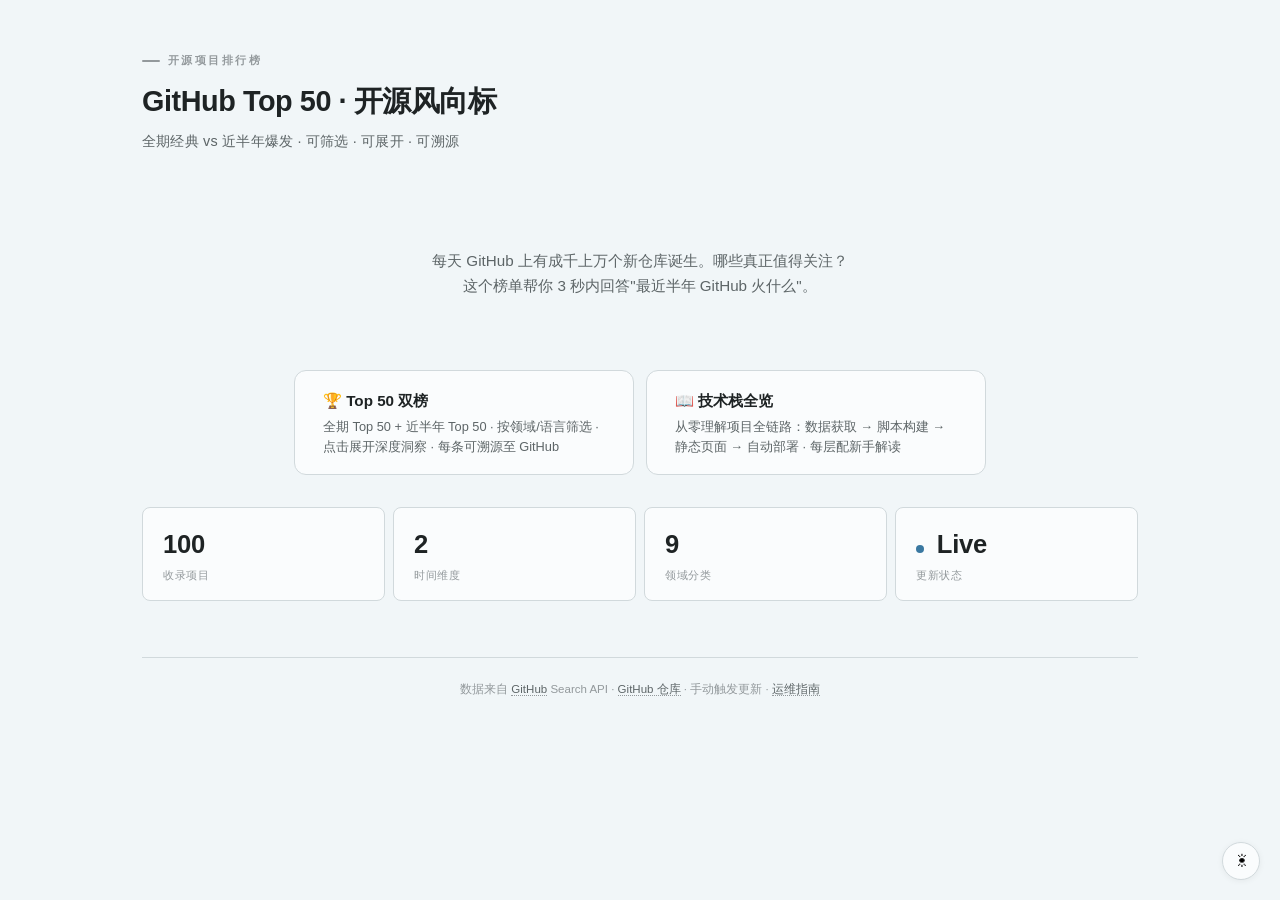
==== docs/index.html @ 611eabf7 "fix: 回到顶部图标 ↑→▲ 更醒目 + 字号加大" ====
<!DOCTYPE html>
<html lang="zh-CN">
<head>
<meta charset="UTF-8">
<meta name="viewport" content="width=device-width,initial-scale=1.0">
<title>oss-top50 · 开源风向标</title>
<link rel="stylesheet" href="assets/style.css">
</head>
<body>
<div class="wrap">

<header>
<div class="eyebrow">开源项目排行榜</div>
<h1>GitHub Top 50 · 开源风向标</h1>
<div class="subtitle">全期经典 vs 近半年爆发 · 可筛选 · 可展开 · 可溯源</div>
</header>

<div class="home-hero">
<p>每天 GitHub 上有成千上万个新仓库诞生。哪些真正值得关注？<br>这个榜单帮你 3 秒内回答"最近半年 GitHub 火什么"。</p>
</div>

<div class="home-links">
<a class="home-link" href="top50.html">
<h3>🏆 Top 50 双榜</h3>
<p>全期 Top 50 + 近半年 Top 50 · 按领域/语言筛选 · 点击展开深度洞察 · 每条可溯源至 GitHub</p>
</a>
<a class="home-link" href="tech-stack.html">
<h3>📖 技术栈全览</h3>
<p>从零理解项目全链路：数据获取 → 脚本构建 → 静态页面 → 自动部署 · 每层配新手解读</p>
</a>
</div>

<div class="stats-row" style="margin-top:20px">
<div class="stat-card"><div class="stat-val">100</div><div class="stat-label">收录项目</div></div>
<div class="stat-card"><div class="stat-val">2</div><div class="stat-label">时间维度</div></div>
<div class="stat-card"><div class="stat-val">9</div><div class="stat-label">领域分类</div></div>
<div class="stat-card"><div class="stat-val"><span class="pulse-indicator"></span> Live</div><div class="stat-label">更新状态</div></div>
</div>

<footer style="text-align:center">
数据来自 <a href="https://github.com" target="_blank" rel="noopener noreferrer">GitHub</a> Search API · <a href="https://github.com/QwX777MCC/oss-top50" target="_blank" rel="noopener noreferrer">GitHub 仓库</a> · 手动触发更新 · <a href="https://github.com/QwX777MCC/oss-top50/blob/main/AI-GUIDE.md" target="_blank" rel="noopener noreferrer">运维指南</a>
</footer>

</div>
<button class="theme-toggle" onclick="document.documentElement.dataset.theme=document.documentElement.dataset.theme==='dark'?'':'dark'" title="切换明暗模式">☀</button>
<a class="back-top" href="#" onclick="window.scrollTo({top:0,behavior:'smooth'});return false" title="回到顶部">▲</a>
<script>window.addEventListener('scroll',function(){document.querySelector('.back-top').classList.toggle('show',window.scrollY>300)})</script>
</body>
</html>
---- docs/assets/style.css ----
/* ── oss-top50 共享样式 ── */
:root{
  /* 颜色 — 青蓝彩色高级灰（主 hue 220°, 强调 hue 285°） */
  --cvs:oklch(0.97 0.006 220);--crd:oklch(0.99 0.003 220);--crd-h:oklch(0.94 0.008 220);--crd-a:oklch(0.92 0.012 285);
  --bd:oklch(0.88 0.010 220);--bd-h:oklch(0.80 0.012 220);--tx:oklch(0.25 0.008 220);--tx-d:oklch(0.50 0.010 220);--tx-dim:oklch(0.58 0.010 220);--tx-f:oklch(0.68 0.008 220);
  --link:oklch(0.55 0.09 240);--link-h:oklch(0.50 0.11 240);
  /* 圆角 + 过渡 */
  --r:8px;--rs:4px;--rl:12px;--tr:160ms ease;
  /* 字体 */
  --font:-apple-system,"Segoe UI","PingFang SC","Noto Sans SC","Microsoft YaHei",sans-serif;
  --mono:"SF Mono","Fira Code","Cascadia Code",monospace;
  /* 断点（文档参考，CSS @media 不支持 var()，手动保持一致） */
  --bp-xs:380px;--bp-sm:420px;--bp-md:768px;--bp-lg:1060px;--bp-xl:1600px
}
@media(prefers-color-scheme:dark){
  :root{--cvs:oklch(0.18 0.008 220);--crd:oklch(0.22 0.006 220);--crd-h:oklch(0.25 0.010 220);--crd-a:oklch(0.27 0.015 285);
    --bd:oklch(0.30 0.012 220);--bd-h:oklch(0.36 0.014 220);--tx:oklch(0.92 0.005 220);--tx-d:oklch(0.68 0.010 220);--tx-dim:oklch(0.60 0.010 220);--tx-f:oklch(0.52 0.008 220);--link:oklch(0.65 0.07 230);--link-h:oklch(0.70 0.09 230)}
  .sort-chip.active{background:var(--tx-d);color:var(--cvs)}
}
[data-theme="dark"]{
  --cvs:oklch(0.18 0.008 220);--crd:oklch(0.22 0.006 220);--crd-h:oklch(0.25 0.010 220);--crd-a:oklch(0.27 0.015 285);
  --bd:oklch(0.30 0.012 220);--bd-h:oklch(0.36 0.014 220);--tx:oklch(0.92 0.005 220);--tx-d:oklch(0.68 0.010 220);--tx-dim:oklch(0.60 0.010 220);--tx-f:oklch(0.52 0.008 220);--link:oklch(0.65 0.07 230);--link-h:oklch(0.70 0.09 230)
}
[data-theme="dark"] .sort-chip.active{background:var(--tx-d);color:var(--cvs)}
/* 主题切换按钮 */
.theme-toggle{
  position:fixed;bottom:20px;right:20px;z-index:100;
  width:38px;height:38px;border-radius:50%;
  border:1px solid var(--bd);background:var(--crd);
  cursor:pointer;font-size:1.1rem;display:flex;align-items:center;justify-content:center;
  transition:all var(--tr);box-shadow:0 1px 6px rgba(0,0,0,.06)
}
.theme-toggle:hover{background:var(--crd-h);border-color:var(--bd-h)}
/* 回到顶部按钮 */
.back-top{
  position:fixed;bottom:66px;right:20px;z-index:100;
  width:38px;height:38px;border-radius:50%;
  border:1px solid var(--bd);background:var(--crd);
  cursor:pointer;font-size:1rem;display:flex;align-items:center;justify-content:center;
  transition:all var(--tr);box-shadow:0 1px 6px rgba(0,0,0,.06);
  opacity:0;pointer-events:none
}
.back-top.show{opacity:.7;pointer-events:auto}
.back-top:hover{opacity:1;background:var(--crd-h);border-color:var(--bd-h)}
*,*::before,*::after{box-sizing:border-box;margin:0;padding:0}
html{font-size:16px;background:var(--cvs);scroll-behavior:smooth}
body{
  background:var(--cvs);color:var(--tx);
  font-family:var(--font);line-height:1.6;
  -webkit-font-smoothing:antialiased;overflow-x:hidden
}
.wrap{max-width:1060px;margin:0 auto;padding:clamp(20px,5vw,52px) clamp(12px,3vw,32px) clamp(56px,8vw,88px)}

header{margin-bottom:36px}
.eyebrow{color:var(--tx-f);font-size:11px;letter-spacing:.22em;text-transform:uppercase;font-weight:600;margin-bottom:8px;display:flex;align-items:center;gap:8px}
.eyebrow::before{content:"";width:18px;height:1.5px;background:var(--tx-f);border-radius:1px}
h1{font-size:clamp(1.25rem,3vw,1.8rem);font-weight:600;letter-spacing:-.015em;margin:0 0 6px}
.subtitle{color:var(--tx-d);font-size:.9rem;line-height:1.65;word-break:break-word;overflow-wrap:break-word;letter-spacing:.015em}
.src-line{display:inline-flex;align-items:center;gap:6px;margin-top:12px;font-size:.72rem;color:var(--tx-f)}
.src-line svg{width:14px;height:14px;opacity:.5}

.stats-row{display:grid;grid-template-columns:repeat(auto-fit,minmax(140px,1fr));gap:8px;margin:28px 0}
.stat-card{background:var(--crd);border:1px solid var(--bd);border-radius:var(--r);padding:16px 20px}
.stat-val{font-size:clamp(1.2rem,3vw,1.6rem);font-weight:600;font-variant-numeric:tabular-nums;letter-spacing:-.01em}
.stat-label{font-size:.68rem;color:var(--tx-f);text-transform:uppercase;letter-spacing:.05em;margin-top:2px}

.tab-bar{display:flex;gap:0;background:var(--crd);border-radius:var(--r);padding:4px;border:1px solid var(--bd);margin-bottom:20px}
.tab-btn{flex:1;padding:10px 22px;border:none;background:transparent;color:var(--tx-d);font-size:.9rem;font-weight:500;border-radius:calc(var(--r)-2px);cursor:pointer;transition:all var(--tr);font-family:var(--font)}
.tab-btn.active{background:var(--cvs);color:var(--tx);box-shadow:0 0 0 1px var(--bd)}
.tab-sub{font-size:.7rem;color:var(--tx-f);font-weight:400}

.filter-bar{display:flex;flex-wrap:wrap;gap:8px;align-items:center;padding:12px 16px;background:var(--crd);border-radius:var(--r);border:1px solid var(--bd);margin-bottom:20px}
.filter-bar label{font-size:.7rem;color:var(--tx-f);letter-spacing:.04em;font-weight:500}
.filter-bar select{background:var(--cvs);color:var(--tx);border:1px solid var(--bd);padding:6px 28px 6px 10px;border-radius:var(--rs);font-size:.82rem;cursor:pointer;appearance:none;font-family:var(--font);background-image:url("data:image/svg+xml,%3Csvg xmlns='http://www.w3.org/2000/svg' width='10' height='10' fill='%238b95a3'%3E%3Cpath d='M2 4l3 3 3-3'/%3E%3C/svg%3E");background-repeat:no-repeat;background-position:right 8px center}
.filter-bar select:hover{border-color:var(--bd-h)}
.sort-chip{padding:5px 14px;border-radius:20px;font-size:.78rem;cursor:pointer;border:1px solid var(--bd);background:transparent;color:var(--tx-d);transition:all var(--tr);font-family:var(--font)}
.sort-chip:hover{border-color:var(--bd-h);color:var(--tx)}
.sort-chip.active{background:var(--tx);color:var(--cvs);border-color:var(--tx)}

.sticky-nav{position:sticky;top:0;z-index:10;display:flex;flex-wrap:wrap;gap:4px;padding:10px 0 16px;background:linear-gradient(180deg,var(--cvs) 60%,transparent)}
.sticky-nav a{font-size:.72rem;padding:4px 12px;border-radius:20px;text-decoration:none;color:var(--tx-f);border:1px solid transparent;transition:all var(--tr);white-space:nowrap;font-family:var(--font)}
.sticky-nav a:hover{color:var(--tx-d);border-color:var(--bd)}
.sticky-nav a.active{color:var(--tx);border-color:var(--bd);background:var(--crd)}

.section-group{margin-bottom:44px}
.sec-head{display:flex;align-items:center;gap:10px;margin-bottom:12px;padding-bottom:8px;scroll-margin-top:64px}
.sec-head h3{font-size:1rem;font-weight:600}
.sec-count{font-size:.72rem;color:var(--tx-f)}

.repo-card{border:1px solid transparent;border-radius:var(--rl);margin-bottom:6px;position:relative;transition:all var(--tr)}
.repo-card:hover{background:var(--crd-h);border-color:var(--bd)}
.repo-card.open{background:var(--crd);border-color:var(--bd)}
.repo-card::before{content:"";position:absolute;left:0;top:20px;bottom:20px;width:3px;border-radius:0 2px 2px 0;opacity:0;transition:opacity var(--tr)}
.repo-card:hover::before{opacity:1}

.card-collapsed{display:grid;grid-template-columns:48px 1fr auto;gap:16px;align-items:start;padding:14px 16px}
.rank-num{display:flex;align-items:center;justify-content:center;width:34px;height:34px;border-radius:var(--rs);font-size:.82rem;font-weight:600;font-variant-numeric:tabular-nums;background:var(--crd-a);border:1px solid var(--bd);color:var(--tx-f);flex-shrink:0}
.rank-num.t3{font-weight:700}

.repo-info-c{min-width:0}
.repo-name-c{font-size:clamp(0.89rem,2vw,1rem);font-weight:600;color:var(--tx);text-decoration:none;display:flex;align-items:center;gap:5px;margin-bottom:3px;word-break:break-word;overflow-wrap:break-word}
.repo-one-liner{font-size:.82rem;color:var(--tx-d);overflow:hidden;display:-webkit-box;-webkit-line-clamp:1;-webkit-box-orient:vertical;line-height:1.55;word-break:break-word;letter-spacing:.008em}
.repo-tags-row{display:flex;flex-wrap:wrap;gap:4px;margin-top:4px}
.repo-tags-row span{font-size:.65rem;padding:2px 8px;border-radius:10px;border:1px solid var(--bd);color:var(--tx-d);white-space:nowrap}

.star-col{display:flex;flex-direction:column;align-items:flex-end;gap:6px;flex-shrink:0;min-width:94px}
.star-num{font-size:.9rem;font-weight:600;font-variant-numeric:tabular-nums}
.star-bar-w{width:100%;height:3px;background:var(--bd);border-radius:2px;overflow:hidden}
.star-bar-f{height:100%;border-radius:2px;transition:width .5s ease}

.toggle-btn{grid-column:1/-1;display:inline-flex;align-items:center;gap:3px;margin:2px 0 22px 0;padding:3px 0 3px 16px;border:none;background:none;color:var(--tx-f);font-size:.62rem;font-family:var(--font);cursor:pointer;transition:opacity var(--tr);white-space:nowrap;user-select:none;opacity:.45}
.toggle-btn::after{content:'▾';font-size:.55rem;transition:opacity var(--tr)}
.toggle-btn:hover{opacity:.75;color:var(--tx-dim)}
.repo-card.open .toggle-btn{display:none}

.card-expanded{display:none;padding:0 16px 8px}
.repo-card.open .card-expanded{display:flex;flex-direction:column}

.exp-insight{font-size:.88rem;color:var(--tx);line-height:1.65;padding:14px 16px;margin-bottom:14px;border-left:3px solid var(--tx-f);background:var(--crd-a);border-radius:0 var(--rs) var(--rs) 0}
.exp-section{margin-bottom:14px}
.exp-section h4{font-size:.78rem;font-weight:600;color:var(--tx);margin-bottom:6px;display:flex;align-items:center;gap:6px}
.exp-section p,.exp-section li{font-size:.82rem;color:var(--tx-d);line-height:1.55}
.exp-section ul{list-style:none;padding:0}
.exp-section li{padding:2px 0 2px 16px;position:relative}
.exp-section li::before{content:"·";position:absolute;left:4px;color:var(--tx-f)}
.exp-meta{display:flex;flex-wrap:wrap;gap:12px;font-size:.75rem;color:var(--tx-f);padding-top:12px;border-top:1px solid var(--bd);margin-top:12px}
.exp-link{display:inline-flex;align-items:center;gap:4px;margin-top:10px;color:var(--link);text-decoration:none;font-size:.8rem;border-bottom:1px solid transparent;transition:all var(--tr)}
.exp-link:hover{color:var(--link-h);border-bottom-color:var(--link-h)}
.collapse-btn{display:inline-flex;align-items:center;gap:3px;margin:18px 4px 0 auto;padding:3px 0;border:none;background:none;color:var(--tx-dim);font-size:.62rem;font-family:var(--font);cursor:pointer;transition:opacity var(--tr);white-space:nowrap;user-select:none;opacity:.6}
.collapse-btn::before{content:'▴';font-size:.55rem;transition:opacity var(--tr)}
.collapse-btn:hover{opacity:1;color:var(--tx)}
.exp-original{margin-top:10px;font-size:.72rem;color:var(--tx-f)}
.exp-original summary{cursor:pointer;color:var(--tx-d);user-select:none}
.exp-original summary:hover{color:var(--tx)}
.exp-original p{margin-top:4px;font-size:.72rem;font-style:italic;color:var(--tx-f);line-height:1.5}

.empty-hint{text-align:center;padding:48px 20px;color:var(--tx-f);font-size:.9rem}

footer{margin-top:56px;padding:22px 0;border-top:1px solid var(--bd);font-size:.72rem;color:var(--tx-f)}
footer a{color:var(--tx-d);text-decoration:none;border-bottom:1px dotted var(--tx-f)}
footer a:hover{color:var(--tx)}

/* ── Home page ── */
.home-hero{text-align:center;padding:60px 20px 40px}
.home-hero h1{font-size:2rem;margin-bottom:12px}
.home-hero p{color:var(--tx-d);font-size:.95rem;max-width:600px;margin:0 auto}
.home-links{display:flex;flex-wrap:wrap;gap:12px;justify-content:center;margin:32px 0}
.home-link{display:block;padding:18px 28px;border-radius:var(--rl);border:1px solid var(--bd);background:var(--crd);text-decoration:none;color:var(--tx);transition:all var(--tr);max-width:340px;flex:1 1 280px}
.home-link:hover{background:var(--crd-h);border-color:var(--bd-h)}
.home-link h3{font-size:.95rem;margin-bottom:4px}
.home-link p{font-size:.8rem;color:var(--tx-d);line-height:1.5}
.pulse-indicator{display:inline-block;width:8px;height:8px;border-radius:50%;background:var(--link);margin-right:6px;animation:dot 2.4s ease-in-out infinite}
@keyframes dot{0%,100%{opacity:.5;transform:scale(1)}50%{opacity:1;transform:scale(1.25)}}

/* ── 手机端优化（≤768px 平板/大屏手机） ── */
@media(max-width:768px){
  h1{font-size:1.4rem}
  /* 卡片重构：三栏融合式布局，消除上下断裂 */
  .card-collapsed{
    grid-template-columns:36px 1fr auto;
    gap:8px 10px;
    padding:11px 13px;
    align-items:center
  }
  /* 排名弱化：减少尺寸，不抢视觉重心 */
  .rank-num{
    width:30px;height:30px;
    font-size:.76rem;
    border-radius:3px
  }
  /* 项目信息区：增强层级对比 */
  .repo-info-c{min-width:0}
  /* 描述行：放宽行高 + 允许2行展示（比粗暴截断更友好） */
  .repo-one-liner{
    font-size:.8rem;
    line-height:1.5;
    -webkit-line-clamp:2;
    letter-spacing:.01em
  }
  /* 标签：缩小但不消失 */
  .repo-tags-row{margin-top:3px}
  .repo-tags-row span{
    font-size:.6rem;
    padding:1px 6px
  }
  /* Star 列保持右对齐，紧凑化 */
  .star-col{
    flex-direction:column;
    align-items:flex-end;
    min-width:70px;
    gap:4px
  }
  .star-num{font-size:.84rem}
  .star-bar-w{width:60px;height:2.5px}
  /* 统计卡片区 */
  .stats-row{grid-template-columns:repeat(2,1fr);gap:6px}
  .stat-card{padding:12px 14px}
  .stat-val{font-size:1.35rem}
  /* 展开按钮 */
  .toggle-btn{
    font-size:.57rem;
    padding:2px 0 2px 13px;
    margin:1px 0 14px 0
  }
  .collapse-btn{
    margin:14px 4px 0 auto;
    font-size:.57rem;
    opacity:.65
  }
  /* 筛选栏：横向紧凑排列 */
  .filter-bar{
    padding:9px 11px;
    gap:6px;
    flex-wrap:nowrap;
    overflow-x:auto
  }
  .filter-bar label{font-size:.64rem;white-space:nowrap;flex-shrink:0}
  .filter-bar select{padding:5px 24px 5px 8px;font-size:.78rem;flex-shrink:0}
  .sort-chip{padding:4px 11px;font-size:.72rem;white-space:nowrap;flex-shrink:0}
  /* 首页 */
  .home-hero h1{font-size:1.5rem}
  /* 展开区文字优化 */
  .exp-insight{
    font-size:.84rem;
    line-height:1.68;
    padding:12px 13px
  }
  .exp-section p,.exp-section li{font-size:.78rem;line-height:1.62}
}

/* ── 小屏手机（≤420px） ── */
@media(max-width:420px){
  html{font-size:15px}
  .card-collapsed{
    grid-template-columns:32px 1fr;
    gap:7px 8px;
    padding:10px 11px
  }
  .rank-num{width:26px;height:26px;font-size:.72rem;border-radius:3px}
  .repo-one-liner{font-size:.76rem;line-height:1.52;-webkit-line-clamp:2}
  .repo-tags-row span{font-size:.58rem;padding:1px 5px}
  /* Star 融入第二行右侧 */
  .star-col{
    grid-column:2;
    flex-direction:row;
    align-items:center;
    justify-content:flex-end;
    min-width:0;
    gap:7px
  }
  .star-bar-w{max-width:64px;height:2px}
  .star-num{font-size:.8rem}
  .stats-row{grid-template-columns:1fr 1fr;gap:5px}
  .stat-card{padding:10px 12px}
  .stat-val{font-size:1.25rem}
  .stat-label{font-size:.64rem}
  .filter-bar{
    flex-direction:column;
    align-items:stretch;
    padding:8px 10px
  }
  .filter-bar select{width:100%;box-sizing:border-box}
  .sort-chip{flex:1;text-align:center;padding:5px 8px}
  .home-link{flex:1 1 100%}
  .toggle-btn{font-size:.54rem;padding:2px 0 2px 11px;margin:1px 0 11px 0}
  .collapse-btn{margin:11px 2px 0 auto;font-size:.54rem}
  .exp-insight{font-size:.8rem;line-height:1.66;padding:10px 11px}
  .exp-section p,.exp-section li{font-size:.74rem;line-height:1.6}
  .exp-meta{font-size:.68rem;gap:8px;flex-wrap:wrap}
}

/* ── 极小屏手机（≤380px） ── */
@media(max-width:380px){
  html{font-size:14px}
  .sticky-nav{gap:3px;padding:8px 0 12px}
  .sticky-nav a{font-size:.66rem;padding:3px 8px}
  .card-collapsed{gap:6px 5px;padding:9px 10px}
  .rank-num{width:24px;height:24px;font-size:.68rem}
  .repo-one-liner{font-size:.74rem}
  .subtitle{display:-webkit-box;-webkit-line-clamp:3;-webkit-box-orient:vertical;overflow:hidden}
  .filter-bar{padding:7px 8px}
  .filter-bar label{font-size:.62rem}
  .exp-meta{gap:4px 8px}
  .tab-btn{padding:8px 14px;font-size:.84rem}
  .tab-sub{font-size:.64rem}
}

/* ── 大屏优化（≥1600px） ── */
@media(min-width:1600px){
  .wrap{max-width:1280px}
  .card-collapsed{gap:20px;padding:16px 20px}
  .stats-row{grid-template-columns:repeat(4,1fr)}
  .stat-card{padding:20px 24px}
}
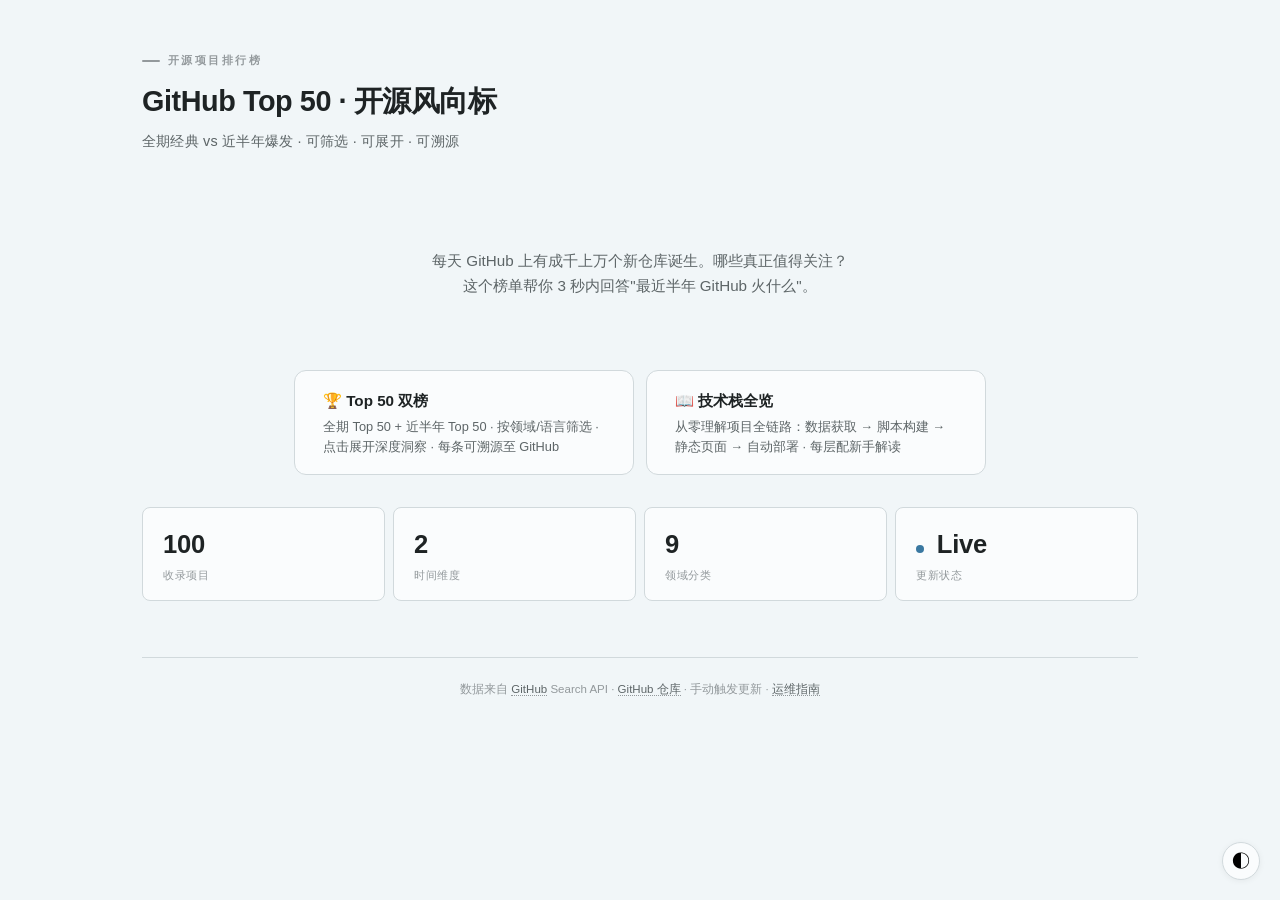
==== commit 9c57cc75: "fix: 三态主题切换 — 自动/暗色/亮色循环 + 强制亮色覆盖" ====
--- a/docs/index.html
+++ b/docs/index.html
@@ -42,8 +42,8 @@
 </footer>
 
 </div>
-<button class="theme-toggle" onclick="document.documentElement.dataset.theme=document.documentElement.dataset.theme==='dark'?'':'dark'" title="切换明暗模式">☀</button>
+<button class="theme-toggle" onclick="var d=document.documentElement;d.dataset.theme=d.dataset.theme==='dark'?'light':d.dataset.theme==='light'?null:'dark'" title="切换模式：自动→暗色→亮色">◐</button>
 <a class="back-top" href="#" onclick="window.scrollTo({top:0,behavior:'smooth'});return false" title="回到顶部">▲</a>
-<script>window.addEventListener('scroll',function(){document.querySelector('.back-top').classList.toggle('show',window.scrollY>300)})</script>
+<script>(function(){var b=document.querySelector('.back-top');if(b){window.addEventListener('scroll',function(){b.classList.toggle('show',(window.pageYOffset||document.documentElement.scrollTop)>300)},{passive:true})}})()</script>
 </body>
 </html>
--- a/docs/assets/style.css
+++ b/docs/assets/style.css
@@ -9,7 +9,7 @@
   /* 字体 */
   --font:-apple-system,"Segoe UI","PingFang SC","Noto Sans SC","Microsoft YaHei",sans-serif;
   --mono:"SF Mono","Fira Code","Cascadia Code",monospace;
-  /* 断点（文档参考，CSS @media 不支持 var()，手动保持一致） */
+  /* 断点（仅供文档参考！CSS @media 不支持 var()，修改断点请搜索 @media 替换） */
   --bp-xs:380px;--bp-sm:420px;--bp-md:768px;--bp-lg:1060px;--bp-xl:1600px
 }
 @media(prefers-color-scheme:dark){
@@ -22,6 +22,12 @@
   --bd:oklch(0.30 0.012 220);--bd-h:oklch(0.36 0.014 220);--tx:oklch(0.92 0.005 220);--tx-d:oklch(0.68 0.010 220);--tx-dim:oklch(0.60 0.010 220);--tx-f:oklch(0.52 0.008 220);--link:oklch(0.65 0.07 230);--link-h:oklch(0.70 0.09 230)
 }
 [data-theme="dark"] .sort-chip.active{background:var(--tx-d);color:var(--cvs)}
+/* 强制亮色模式（覆盖系统暗色偏好） */
+[data-theme="light"]{
+  --cvs:oklch(0.97 0.006 220);--crd:oklch(0.99 0.003 220);--crd-h:oklch(0.94 0.008 220);--crd-a:oklch(0.92 0.012 285);
+  --bd:oklch(0.88 0.010 220);--bd-h:oklch(0.80 0.012 220);--tx:oklch(0.25 0.008 220);--tx-d:oklch(0.50 0.010 220);--tx-dim:oklch(0.58 0.010 220);--tx-f:oklch(0.68 0.008 220)
+}
+[data-theme="light"] .sort-chip.active{background:var(--tx);color:var(--cvs)}
 /* 主题切换按钮 */
 .theme-toggle{
   position:fixed;bottom:20px;right:20px;z-index:100;
@@ -35,7 +41,7 @@
 .back-top{
   position:fixed;bottom:66px;right:20px;z-index:100;
   width:38px;height:38px;border-radius:50%;
-  border:1px solid var(--bd);background:var(--crd);
+  border:1px solid var(--bd);background:var(--crd);color:var(--tx-d);
   cursor:pointer;font-size:1rem;display:flex;align-items:center;justify-content:center;
   transition:all var(--tr);box-shadow:0 1px 6px rgba(0,0,0,.06);
   opacity:0;pointer-events:none
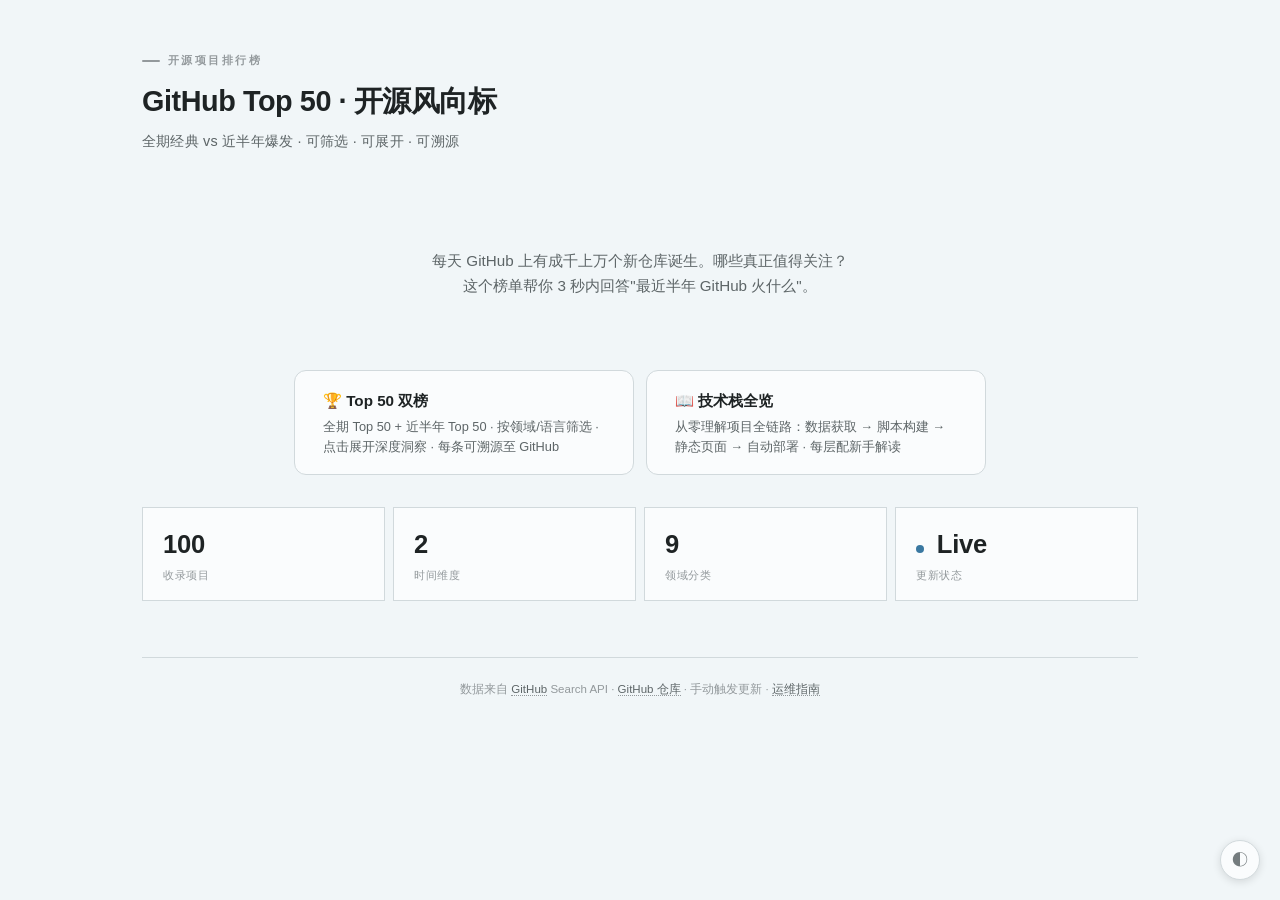
==== commit 8ab7ea3e: "fix: 主题切换逻辑 — 感知系统偏好/单次点击必定可见变化" ====
--- a/docs/index.html
+++ b/docs/index.html
@@ -42,7 +42,7 @@
 </footer>
 
 </div>
-<button class="theme-toggle" onclick="var d=document.documentElement;d.dataset.theme=d.dataset.theme==='dark'?'light':d.dataset.theme==='light'?null:'dark'" title="切换模式：自动→暗色→亮色">◐</button>
+<button class="theme-toggle" onclick="var d=document.documentElement,m=matchMedia('(prefers-color-scheme:dark)').matches;d.dataset.theme=d.dataset.theme?null:(m?'light':'dark')" title="切换明暗模式">◐</button>
 <a class="back-top" href="#" onclick="window.scrollTo({top:0,behavior:'smooth'});return false" title="回到顶部">▲</a>
 <script>(function(){var b=document.querySelector('.back-top');if(b){window.addEventListener('scroll',function(){b.classList.toggle('show',(window.pageYOffset||document.documentElement.scrollTop)>300)},{passive:true})}})()</script>
 </body>
--- a/docs/assets/style.css
+++ b/docs/assets/style.css
@@ -4,6 +4,8 @@
   --cvs:oklch(0.97 0.006 220);--crd:oklch(0.99 0.003 220);--crd-h:oklch(0.94 0.008 220);--crd-a:oklch(0.92 0.012 285);
   --bd:oklch(0.88 0.010 220);--bd-h:oklch(0.80 0.012 220);--tx:oklch(0.25 0.008 220);--tx-d:oklch(0.50 0.010 220);--tx-dim:oklch(0.58 0.010 220);--tx-f:oklch(0.68 0.008 220);
   --link:oklch(0.55 0.09 240);--link-h:oklch(0.50 0.11 240);
+  /* background-color fallback for pre-oklch browsers (Chrome <111, Firefox <113, Safari <15.4) */
+  background-color:#f2f4f6
   /* 圆角 + 过渡 */
   --r:8px;--rs:4px;--rl:12px;--tr:160ms ease;
   /* 字体 */
@@ -31,12 +33,12 @@
 /* 主题切换按钮 */
 .theme-toggle{
   position:fixed;bottom:20px;right:20px;z-index:100;
-  width:38px;height:38px;border-radius:50%;
-  border:1px solid var(--bd);background:var(--crd);
-  cursor:pointer;font-size:1.1rem;display:flex;align-items:center;justify-content:center;
-  transition:all var(--tr);box-shadow:0 1px 6px rgba(0,0,0,.06)
-}
-.theme-toggle:hover{background:var(--crd-h);border-color:var(--bd-h)}
+  width:40px;height:40px;border-radius:50%;
+  border:1.5px solid var(--bd);background:var(--crd);color:var(--tx-dim);
+  cursor:pointer;font-size:1rem;display:flex;align-items:center;justify-content:center;
+  transition:all var(--tr);box-shadow:0 2px 8px rgba(0,0,0,.12)
+}
+.theme-toggle:hover{background:var(--crd-h);border-color:var(--bd-h);color:var(--tx);box-shadow:0 2px 12px rgba(0,0,0,.2)}
 /* 回到顶部按钮 */
 .back-top{
   position:fixed;bottom:66px;right:20px;z-index:100;
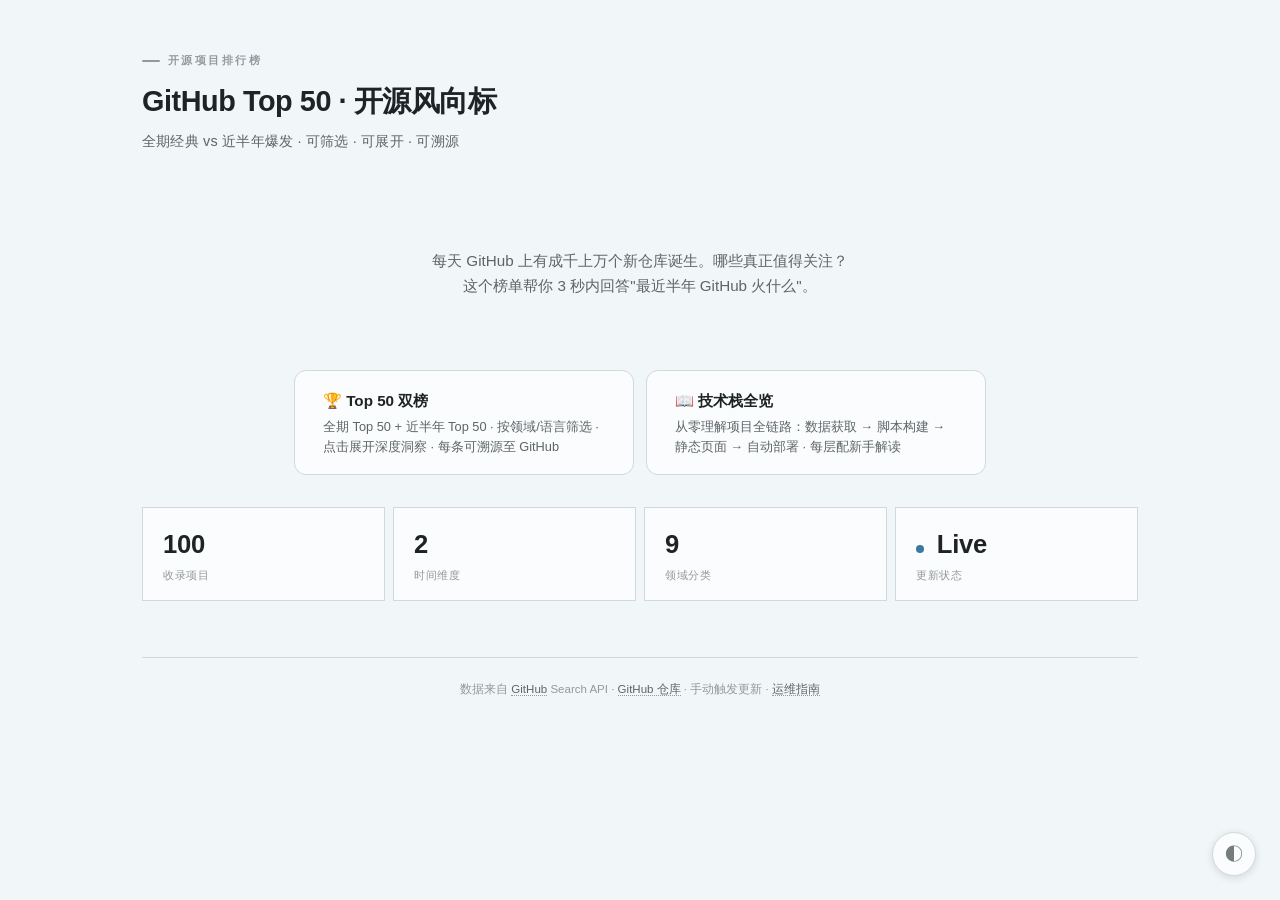
==== commit 2d7a3d11: "fix: back-top ▲ 图标漂移 → CSS 纯几何三角形" ====
--- a/docs/index.html
+++ b/docs/index.html
@@ -42,8 +42,8 @@
 </footer>
 
 </div>
-<button class="theme-toggle" onclick="var d=document.documentElement,m=matchMedia('(prefers-color-scheme:dark)').matches;d.dataset.theme=d.dataset.theme?null:(m?'light':'dark')" title="切换明暗模式">◐</button>
-<a class="back-top" href="#" onclick="window.scrollTo({top:0,behavior:'smooth'});return false" title="回到顶部">▲</a>
+<button class="theme-toggle" onclick="var d=document.documentElement,t=d.dataset.theme,auto=matchMedia('(prefers-color-scheme:dark)').matches,isDark=(t==='dark')||(!t&&auto);d.dataset.theme=isDark?'light':'dark'" title="切换明暗模式">◐</button>
+<a class="back-top" href="#" onclick="window.scrollTo({top:0,behavior:'smooth'});return false" title="回到顶部"></a>
 <script>(function(){var b=document.querySelector('.back-top');if(b){window.addEventListener('scroll',function(){b.classList.toggle('show',(window.pageYOffset||document.documentElement.scrollTop)>300)},{passive:true})}})()</script>
 </body>
 </html>
--- a/docs/assets/style.css
+++ b/docs/assets/style.css
@@ -32,24 +32,31 @@
 [data-theme="light"] .sort-chip.active{background:var(--tx);color:var(--cvs)}
 /* 主题切换按钮 */
 .theme-toggle{
-  position:fixed;bottom:20px;right:20px;z-index:100;
-  width:40px;height:40px;border-radius:50%;
+  position:fixed;bottom:24px;right:24px;z-index:100;
+  width:44px;height:44px;border-radius:50%;
   border:1.5px solid var(--bd);background:var(--crd);color:var(--tx-dim);
-  cursor:pointer;font-size:1rem;display:flex;align-items:center;justify-content:center;
+  cursor:pointer;font-size:1.1rem;display:grid;place-items:center;
   transition:all var(--tr);box-shadow:0 2px 8px rgba(0,0,0,.12)
 }
-.theme-toggle:hover{background:var(--crd-h);border-color:var(--bd-h);color:var(--tx);box-shadow:0 2px 12px rgba(0,0,0,.2)}
+.theme-toggle:hover{color:var(--tx);border-color:var(--bd-h);box-shadow:0 2px 14px rgba(0,0,0,.18)}
 /* 回到顶部按钮 */
 .back-top{
-  position:fixed;bottom:66px;right:20px;z-index:100;
-  width:38px;height:38px;border-radius:50%;
-  border:1px solid var(--bd);background:var(--crd);color:var(--tx-d);
-  cursor:pointer;font-size:1rem;display:flex;align-items:center;justify-content:center;
-  transition:all var(--tr);box-shadow:0 1px 6px rgba(0,0,0,.06);
+  position:fixed;bottom:76px;right:24px;z-index:100;
+  width:44px;height:44px;border-radius:50%;
+  border:1.5px solid var(--bd);background:var(--crd);color:var(--tx-d);
+  cursor:pointer;display:grid;place-items:center;
+  transition:all var(--tr);box-shadow:0 2px 8px rgba(0,0,0,.12);
   opacity:0;pointer-events:none
 }
-.back-top.show{opacity:.7;pointer-events:auto}
-.back-top:hover{opacity:1;background:var(--crd-h);border-color:var(--bd-h)}
+.back-top::after{
+  content:"";display:block;
+  width:0;height:0;
+  border-left:7px solid transparent;
+  border-right:7px solid transparent;
+  border-bottom:10px solid currentColor;
+}
+.back-top.show{opacity:.65;pointer-events:auto}
+.back-top:hover{opacity:1;color:var(--tx);border-color:var(--bd-h);box-shadow:0 2px 14px rgba(0,0,0,.18)}
 *,*::before,*::after{box-sizing:border-box;margin:0;padding:0}
 html{font-size:16px;background:var(--cvs);scroll-behavior:smooth}
 body{
@@ -93,7 +100,7 @@
 .section-group{margin-bottom:44px}
 .sec-head{display:flex;align-items:center;gap:10px;margin-bottom:12px;padding-bottom:8px;scroll-margin-top:64px}
 .sec-head h3{font-size:1rem;font-weight:600}
-.sec-count{font-size:.72rem;color:var(--tx-f)}
+.sec-count{font-size:.68rem;color:var(--tx-f);background:var(--cvs);padding:2px 8px;border-radius:8px;white-space:nowrap;line-height:1.4}
 
 .repo-card{border:1px solid transparent;border-radius:var(--rl);margin-bottom:6px;position:relative;transition:all var(--tr)}
 .repo-card:hover{background:var(--crd-h);border-color:var(--bd)}
@@ -102,7 +109,7 @@
 .repo-card:hover::before{opacity:1}
 
 .card-collapsed{display:grid;grid-template-columns:48px 1fr auto;gap:16px;align-items:start;padding:14px 16px}
-.rank-num{display:flex;align-items:center;justify-content:center;width:34px;height:34px;border-radius:var(--rs);font-size:.82rem;font-weight:600;font-variant-numeric:tabular-nums;background:var(--crd-a);border:1px solid var(--bd);color:var(--tx-f);flex-shrink:0}
+.rank-num{display:flex;align-items:center;justify-content:center;width:34px;height:34px;border-radius:var(--rs);font-size:.82rem;font-weight:600;font-variant-numeric:tabular-nums;line-height:1;background:var(--crd-a);border:1px solid var(--bd);color:var(--tx-f);flex-shrink:0}
 .rank-num.t3{font-weight:700}
 
 .repo-info-c{min-width:0}
@@ -275,6 +282,8 @@
   .exp-insight{font-size:.8rem;line-height:1.66;padding:10px 11px}
   .exp-section p,.exp-section li{font-size:.74rem;line-height:1.6}
   .exp-meta{font-size:.68rem;gap:8px;flex-wrap:wrap}
+  .theme-toggle,.back-top{width:38px;height:38px;font-size:.95rem;right:12px}
+  .back-top{bottom:66px}
 }
 
 /* ── 极小屏手机（≤380px） ── */
@@ -291,6 +300,8 @@
   .exp-meta{gap:4px 8px}
   .tab-btn{padding:8px 14px;font-size:.84rem}
   .tab-sub{font-size:.64rem}
+  .theme-toggle,.back-top{width:34px;height:34px;font-size:.85rem;right:8px}
+  .back-top{bottom:56px}
 }
 
 /* ── 大屏优化（≥1600px） ── */
